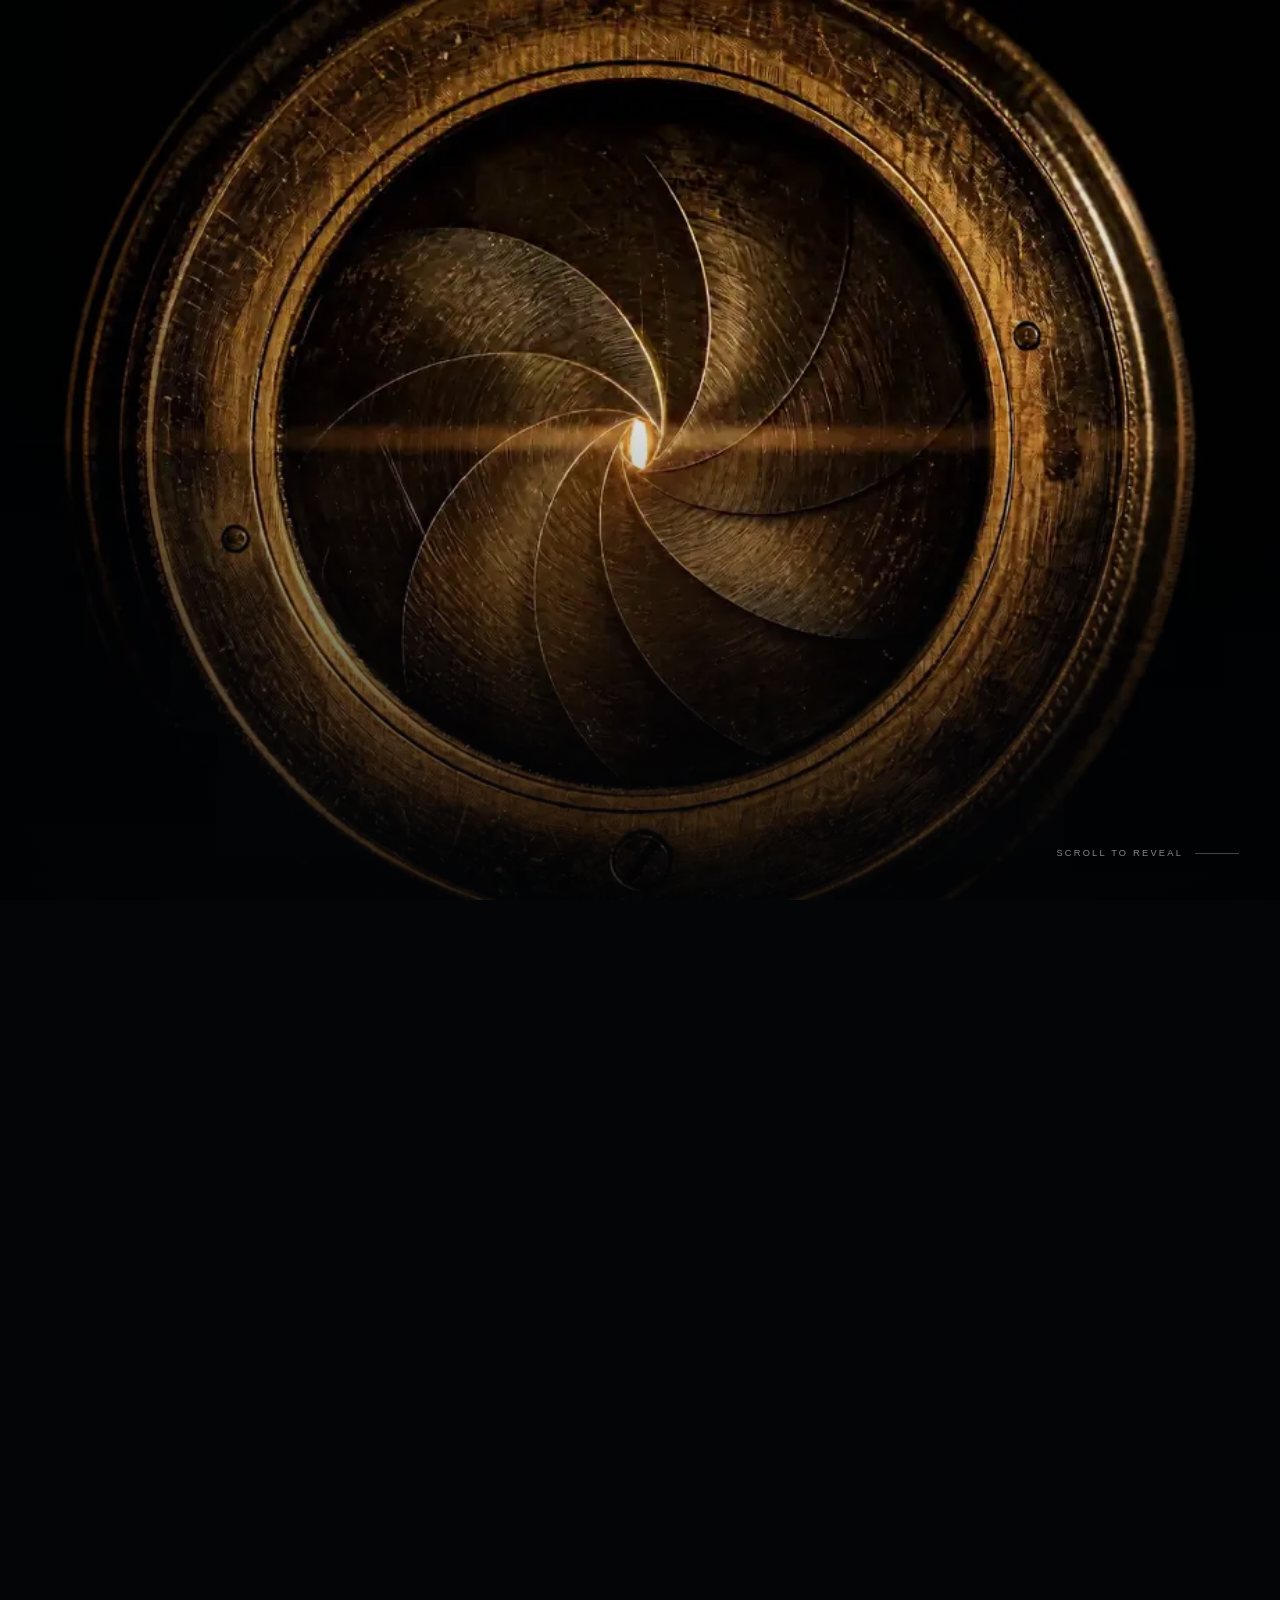
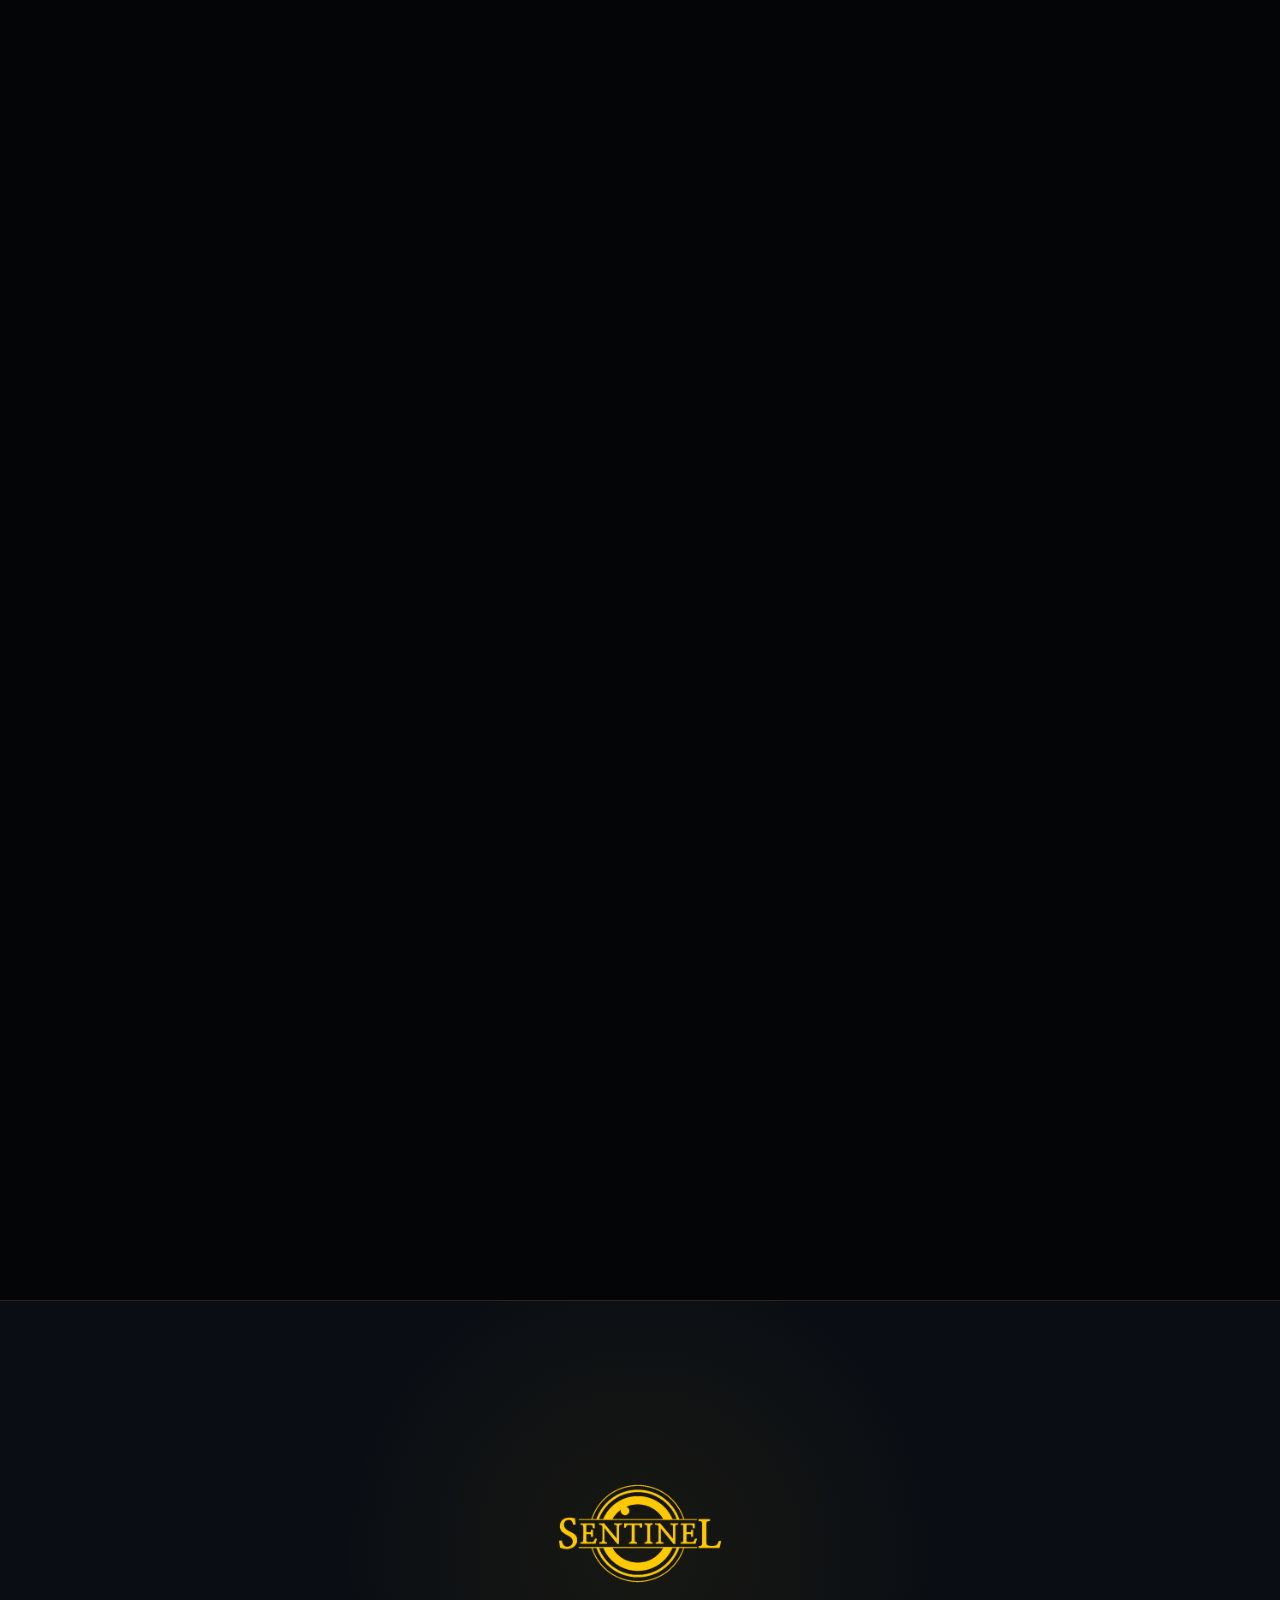
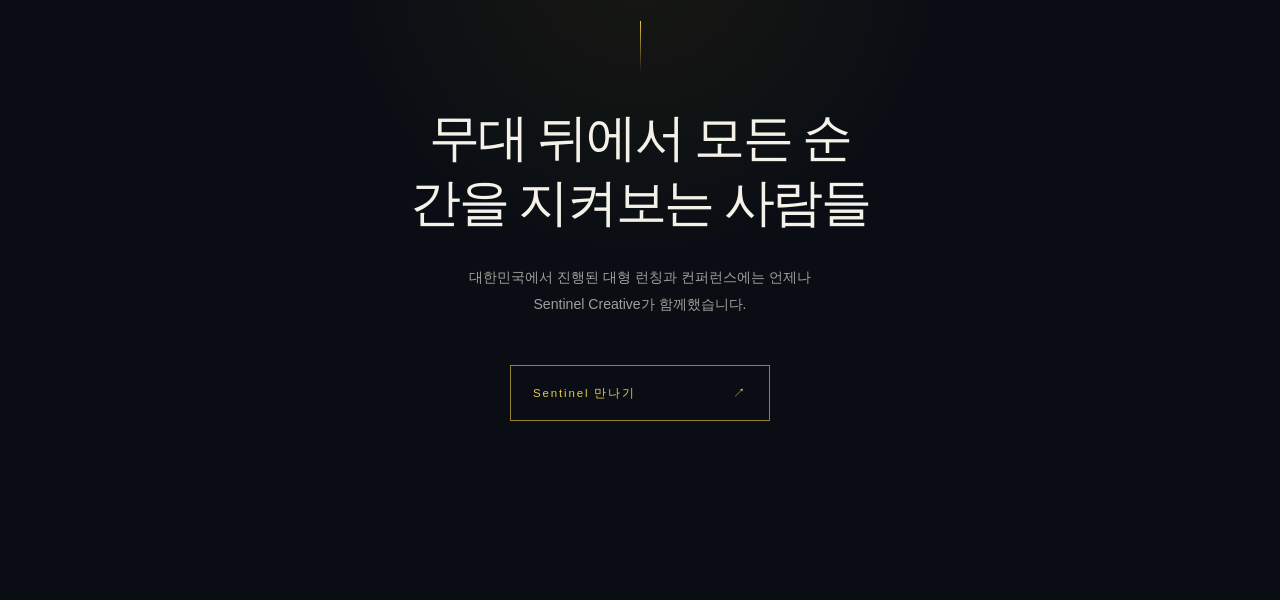
==== labs/a-cinematic/index.html @ faa243ff "Add SENTINEL LABS: three experimental site concepts labs/a-cinematic — scroll-scrubbed aperture film" ====
<!doctype html>
<html lang="ko" class="no-js">
  <head>
    <meta charset="utf-8">
    <meta name="viewport" content="width=device-width, initial-scale=1">
    <meta name="theme-color" content="#0a0e14">
    <link rel="icon" href="data:,">
    <meta
      name="description"
      content="무대 뒤에서 모든 순간을 지켜보는 사람들, Sentinel Creative."
    >
    <title>Sentinel Creative — Always watching.</title>
    <link rel="stylesheet" href="styles.css">
    <script>
      document.documentElement.classList.remove('no-js');
      document.documentElement.classList.add('has-js');
      if (window.matchMedia('(prefers-reduced-motion: reduce)').matches) {
        document.documentElement.classList.add('reduced-motion');
      }
    </script>
    <script src="film.js" defer></script>
  </head>
  <body>
    <main>
      <section class="film" aria-label="센티넬 크리에이티브 시네마틱 필름">
        <div class="film__sticky">
          <img
            class="film__poster film__poster--motion"
            src="../shared/frames/frame_0001.webp"
            alt=""
            width="1152"
            height="648"
            aria-hidden="true"
          >
          <img
            class="film__poster film__poster--static"
            src="../shared/frames/frame_0097.webp"
            alt="황금빛 조리개 너머로 펼쳐진 행사 무대"
            width="1152"
            height="648"
          >
          <canvas
            class="film__canvas"
            aria-label="스크롤에 따라 열리는 황금빛 조리개"
          ></canvas>

          <div class="film__shade" aria-hidden="true"></div>

          <div class="film__overlays">
            <div class="film__line" data-start="0.05" data-end="0.25">
              <span class="film__eyebrow">SENTINEL CREATIVE</span>
              <p>어둠 속에서도</p>
            </div>
            <div class="film__line" data-start="0.30" data-end="0.50">
              <p>모든 순간을 지켜봅니다</p>
            </div>
            <div class="film__line" data-start="0.55" data-end="0.75">
              <p>무대 위의 빛나는 순간까지</p>
            </div>
            <div class="film__line film__line--final" data-start="0.82" data-end="1" data-stay="true">
              <p>SENTINEL <span aria-hidden="true">—</span><br class="mobile-break"> Always watching.</p>
            </div>
          </div>

          <div class="film__static-copy">
            <span class="film__eyebrow">SENTINEL CREATIVE</span>
            <p>SENTINEL <span aria-hidden="true">—</span><br class="mobile-break"> Always watching.</p>
          </div>

          <div class="scroll-cue" aria-hidden="true">
            <span>SCROLL TO REVEAL</span>
            <i></i>
          </div>

          <div class="loader" role="progressbar" aria-label="필름 불러오는 중" aria-valuemin="0" aria-valuemax="100" aria-valuenow="0">
            <span class="loader__bar"></span>
          </div>
        </div>
      </section>

      <section class="closing" aria-labelledby="closing-title">
        <div class="closing__inner">
          <img
            class="closing__logo"
            src="../shared/logo-full.png"
            alt="Sentinel Creative"
          >
          <div class="closing__rule" aria-hidden="true"></div>
          <h1 id="closing-title">무대 뒤에서 모든 순간을 지켜보는 사람들</h1>
          <p>
            대한민국에서 진행된 대형 런칭과 컨퍼런스에는 언제나<br>
            Sentinel Creative가 함께했습니다.
          </p>
          <a class="closing__cta" href="https://sentinel-korea.com" rel="noreferrer">
            <span>Sentinel 만나기</span>
            <span aria-hidden="true">↗</span>
          </a>
        </div>
      </section>
    </main>
  </body>
</html>
---- labs/a-cinematic/styles.css ----
:root {
  color-scheme: dark;
  --night: #0a0e14;
  --gold: #cca101;
  --gold-bright: #e8c84a;
  --ink: #f4f1e8;
  --muted: rgba(244, 241, 232, 0.64);
}

* {
  box-sizing: border-box;
}

html {
  background: var(--night);
  scroll-behavior: smooth;
}

body {
  margin: 0;
  min-width: 320px;
  background: var(--night);
  color: var(--ink);
  font-family: Arial, "Apple SD Gothic Neo", "Noto Sans KR", sans-serif;
  -webkit-font-smoothing: antialiased;
}

img,
canvas {
  display: block;
}

.film {
  position: relative;
  height: 500vh;
  height: 500svh;
  background: #030507;
}

.film__sticky {
  position: sticky;
  top: 0;
  height: 100vh;
  height: 100svh;
  min-height: 520px;
  overflow: hidden;
  isolation: isolate;
  background: #030507;
}

.film__poster,
.film__canvas {
  position: absolute;
  inset: 0;
  width: 100%;
  height: 100%;
}

.film__poster {
  z-index: 0;
  object-fit: cover;
}

.film__poster--motion {
  display: none;
}

.has-js:not(.reduced-motion):not(.motion-fallback) .film__poster--motion {
  display: block;
}

.has-js:not(.reduced-motion):not(.motion-fallback) .film__poster--static {
  display: none;
}

.has-js.canvas-ready:not(.reduced-motion):not(.motion-fallback) .film__poster--motion {
  opacity: 0;
}

.film__canvas {
  z-index: 1;
  opacity: 0;
}

.canvas-ready .film__canvas {
  opacity: 1;
}

.film__shade {
  position: absolute;
  z-index: 2;
  inset: 0;
  pointer-events: none;
  background:
    linear-gradient(180deg, rgba(3, 5, 7, 0.05) 42%, rgba(3, 5, 7, 0.78) 100%),
    linear-gradient(90deg, rgba(3, 5, 7, 0.32), transparent 42%, transparent 72%, rgba(3, 5, 7, 0.1));
}

.film__shade::after {
  content: "";
  position: absolute;
  inset: 0;
  box-shadow: inset 0 0 12vw rgba(0, 0, 0, 0.42);
}

.film__overlays,
.film__static-copy {
  position: absolute;
  z-index: 3;
  inset: 0;
  pointer-events: none;
}

.film__line,
.film__static-copy {
  position: absolute;
  left: clamp(24px, 8vw, 128px);
  right: clamp(24px, 8vw, 128px);
  bottom: clamp(84px, 14vh, 150px);
  opacity: 0;
  transform: translate3d(0, 18px, 0);
  will-change: opacity, transform;
}

.film__line p,
.film__static-copy p {
  max-width: 1000px;
  margin: 0;
  color: var(--gold-bright);
  font-family: Georgia, "Times New Roman", "AppleMyungjo", serif;
  font-size: clamp(2rem, 5.2vw, 5.8rem);
  font-weight: 400;
  letter-spacing: -0.035em;
  line-height: 1.08;
  text-wrap: balance;
  text-shadow: 0 2px 28px rgba(0, 0, 0, 0.48);
}

.film__line--final p,
.film__static-copy p {
  letter-spacing: -0.045em;
}

.film__eyebrow {
  display: block;
  margin-bottom: 15px;
  color: var(--ink);
  font-size: 0.68rem;
  font-weight: 600;
  letter-spacing: 0.32em;
  line-height: 1;
}

.film__static-copy {
  display: none;
  z-index: 4;
  top: auto;
  opacity: 1;
  transform: none;
}

.scroll-cue {
  position: absolute;
  z-index: 4;
  right: clamp(20px, 3.2vw, 52px);
  bottom: 42px;
  display: flex;
  align-items: center;
  gap: 12px;
  color: rgba(244, 241, 232, 0.56);
  font-size: 0.58rem;
  letter-spacing: 0.24em;
  transition: opacity 400ms ease;
}

.scroll-cue i {
  display: block;
  width: 44px;
  height: 1px;
  overflow: hidden;
  background: rgba(244, 241, 232, 0.28);
}

.scroll-cue i::after {
  content: "";
  display: block;
  width: 100%;
  height: 100%;
  background: var(--gold-bright);
  transform: translateX(-100%);
  animation: cue 2.2s ease-in-out infinite;
}

.film.has-progress .scroll-cue {
  opacity: 0;
}

.loader {
  position: absolute;
  z-index: 5;
  top: 0;
  left: 0;
  width: 100%;
  height: 2px;
  overflow: hidden;
  background: rgba(244, 241, 232, 0.08);
  opacity: 1;
  transition: opacity 500ms ease;
}

.loader__bar {
  display: block;
  width: 100%;
  height: 100%;
  background: linear-gradient(90deg, var(--gold), var(--gold-bright));
  box-shadow: 0 0 12px rgba(232, 200, 74, 0.5);
  transform: scaleX(0);
  transform-origin: left center;
  transition: transform 180ms ease-out;
}

.loader.is-ready {
  opacity: 0;
}

.closing {
  min-height: 100vh;
  min-height: 100svh;
  display: grid;
  place-items: center;
  padding: 100px clamp(24px, 8vw, 128px);
  border-top: 1px solid rgba(204, 161, 1, 0.16);
  background:
    radial-gradient(circle at 50% 28%, rgba(204, 161, 1, 0.07), transparent 33%),
    var(--night);
  text-align: center;
}

.closing__inner {
  width: min(760px, 100%);
}

.closing__logo {
  width: clamp(118px, 15vw, 172px);
  height: auto;
  margin: 0 auto 34px;
}

.closing__rule {
  width: 1px;
  height: 52px;
  margin: 0 auto 32px;
  background: linear-gradient(var(--gold-bright), transparent);
}

.closing h1 {
  margin: 0;
  color: var(--ink);
  font-family: Georgia, "Times New Roman", "AppleMyungjo", serif;
  font-size: clamp(1.9rem, 4vw, 3.7rem);
  font-weight: 400;
  letter-spacing: -0.045em;
  line-height: 1.28;
  text-wrap: balance;
}

.closing p {
  margin: 28px 0 0;
  color: var(--muted);
  font-size: clamp(0.82rem, 1.1vw, 0.96rem);
  font-weight: 300;
  line-height: 1.9;
  word-break: keep-all;
}

.closing__cta {
  width: min(260px, 100%);
  min-height: 56px;
  margin: 48px auto 0;
  padding: 0 22px;
  display: flex;
  align-items: center;
  justify-content: space-between;
  border: 1px solid rgba(232, 200, 74, 0.62);
  color: var(--gold-bright);
  font-size: 0.72rem;
  letter-spacing: 0.16em;
  text-decoration: none;
  transition: background 220ms ease, color 220ms ease, border-color 220ms ease;
}

.closing__cta:hover,
.closing__cta:focus-visible {
  border-color: var(--gold-bright);
  background: var(--gold-bright);
  color: var(--night);
}

.closing__cta:focus-visible {
  outline: 2px solid var(--ink);
  outline-offset: 4px;
}

.mobile-break {
  display: none;
}

@keyframes cue {
  0%, 15% { transform: translateX(-100%); }
  60%, 100% { transform: translateX(100%); }
}

.no-js .film,
.reduced-motion .film,
.motion-fallback .film {
  height: 100vh;
  height: 100svh;
}

.no-js .film__canvas,
.no-js .film__overlays,
.no-js .loader,
.no-js .scroll-cue,
.reduced-motion .film__canvas,
.reduced-motion .film__overlays,
.reduced-motion .loader,
.reduced-motion .scroll-cue,
.motion-fallback .film__canvas,
.motion-fallback .film__overlays,
.motion-fallback .loader,
.motion-fallback .scroll-cue {
  display: none;
}

.no-js .film__static-copy,
.reduced-motion .film__static-copy,
.motion-fallback .film__static-copy {
  display: block;
}

@media (max-width: 600px) {
  .film__sticky {
    min-height: 460px;
  }

  .film__poster,
  .film__canvas {
    object-position: center;
  }

  .film__line,
  .film__static-copy {
    bottom: 92px;
  }

  .film__line p,
  .film__static-copy p {
    font-size: clamp(2.15rem, 10vw, 3rem);
    line-height: 1.12;
    word-break: keep-all;
  }

  .film__eyebrow {
    margin-bottom: 12px;
    font-size: 0.58rem;
  }

  .scroll-cue {
    right: 20px;
    bottom: 28px;
  }

  .scroll-cue span {
    display: none;
  }

  .mobile-break {
    display: block;
  }

  .closing {
    min-height: 92svh;
  }

  .closing p br {
    display: none;
  }
}

@media (prefers-reduced-motion: reduce) {
  html {
    scroll-behavior: auto;
  }

  .scroll-cue i::after {
    animation: none;
  }

  .closing__cta,
  .loader {
    transition: none;
  }
}
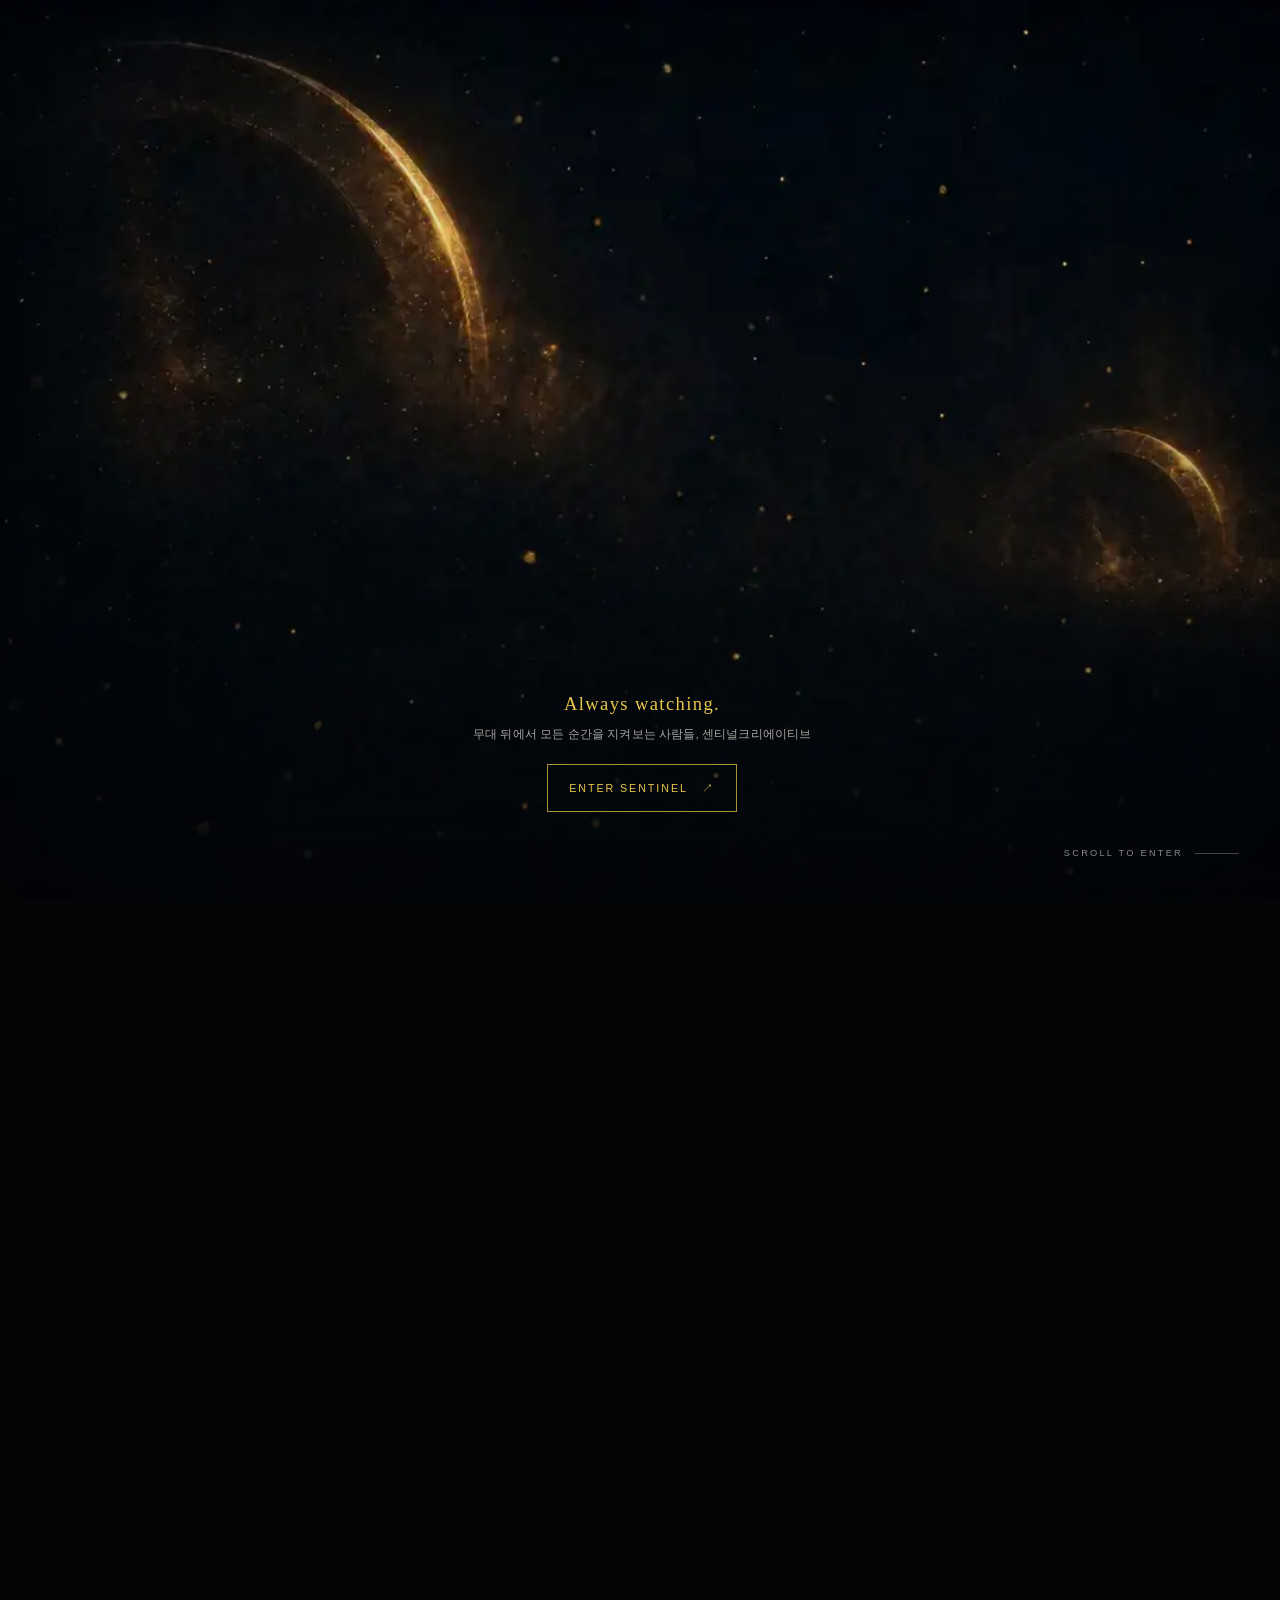
==== commit da21d09f: "Rebuild cinematic concept as '감시자의 세계' journey with UI landing New 24s three-cut film (void → gold a" ====
--- a/labs/a-cinematic/index.html
+++ b/labs/a-cinematic/index.html
@@ -22,7 +22,7 @@
   </head>
   <body>
     <main>
-      <section class="film" aria-label="센티넬 크리에이티브 시네마틱 필름">
+      <section class="film" aria-label="센티넬 크리에이티브 감시자의 세계">
         <div class="film__sticky">
           <img
             class="film__poster film__poster--motion"
@@ -34,41 +34,45 @@
           >
           <img
             class="film__poster film__poster--static"
-            src="../shared/frames/frame_0097.webp"
-            alt="황금빛 조리개 너머로 펼쳐진 행사 무대"
+            src="../shared/frames/frame_0290.webp"
+            alt="어둠 속에 떠 있는 센티널의 황금빛 동심원 엠블럼"
             width="1152"
             height="648"
           >
           <canvas
             class="film__canvas"
-            aria-label="스크롤에 따라 열리는 황금빛 조리개"
+            aria-label="스크롤에 따라 펼쳐지는 센티널의 세계"
           ></canvas>
 
           <div class="film__shade" aria-hidden="true"></div>
 
           <div class="film__overlays">
-            <div class="film__line" data-start="0.05" data-end="0.25">
-              <span class="film__eyebrow">SENTINEL CREATIVE</span>
-              <p>어둠 속에서도</p>
+            <div class="film__line" data-start="0.04" data-end="0.18">
+              <p>어둠 속에서,<br>우리는 깨어 있습니다</p>
             </div>
-            <div class="film__line" data-start="0.30" data-end="0.50">
-              <p>모든 순간을 지켜봅니다</p>
+            <div class="film__line" data-start="0.26" data-end="0.44">
+              <p>빛으로 향하는 길을<br>만드는 사람들</p>
             </div>
-            <div class="film__line" data-start="0.55" data-end="0.75">
-              <p>무대 위의 빛나는 순간까지</p>
-            </div>
-            <div class="film__line film__line--final" data-start="0.82" data-end="1" data-stay="true">
-              <p>SENTINEL <span aria-hidden="true">—</span><br class="mobile-break"> Always watching.</p>
+            <div class="film__line" data-start="0.52" data-end="0.68">
+              <p>무대 위 모든 순간을<br>지켜봅니다</p>
             </div>
           </div>
 
-          <div class="film__static-copy">
-            <span class="film__eyebrow">SENTINEL CREATIVE</span>
-            <p>SENTINEL <span aria-hidden="true">—</span><br class="mobile-break"> Always watching.</p>
+          <div class="landing" aria-label="Sentinel Creative" data-frame-aligned>
+            <div class="landing__band">
+              <span class="landing__wordmark">SENTINEL</span>
+            </div>
+            <div class="landing__details">
+              <p class="landing__tagline">Always watching.</p>
+              <p class="landing__description">무대 뒤에서 모든 순간을 지켜보는 사람들, 센티널크리에이티브</p>
+              <a class="landing__cta" href="https://sentinel-korea.com/" rel="noreferrer">
+                ENTER SENTINEL <span aria-hidden="true">↗</span>
+              </a>
+            </div>
           </div>
 
           <div class="scroll-cue" aria-hidden="true">
-            <span>SCROLL TO REVEAL</span>
+            <span>SCROLL TO ENTER</span>
             <i></i>
           </div>
 
@@ -77,26 +81,6 @@
           </div>
         </div>
       </section>
-
-      <section class="closing" aria-labelledby="closing-title">
-        <div class="closing__inner">
-          <img
-            class="closing__logo"
-            src="../shared/logo-full.png"
-            alt="Sentinel Creative"
-          >
-          <div class="closing__rule" aria-hidden="true"></div>
-          <h1 id="closing-title">무대 뒤에서 모든 순간을 지켜보는 사람들</h1>
-          <p>
-            대한민국에서 진행된 대형 런칭과 컨퍼런스에는 언제나<br>
-            Sentinel Creative가 함께했습니다.
-          </p>
-          <a class="closing__cta" href="https://sentinel-korea.com" rel="noreferrer">
-            <span>Sentinel 만나기</span>
-            <span aria-hidden="true">↗</span>
-          </a>
-        </div>
-      </section>
     </main>
   </body>
 </html>
--- a/labs/a-cinematic/styles.css
+++ b/labs/a-cinematic/styles.css
@@ -4,7 +4,7 @@
   --gold: #cca101;
   --gold-bright: #e8c84a;
   --ink: #f4f1e8;
-  --muted: rgba(244, 241, 232, 0.64);
+  --muted: rgba(244, 241, 232, 0.68);
 }
 
 * {
@@ -13,15 +13,15 @@
 
 html {
   background: var(--night);
-  scroll-behavior: smooth;
 }
 
 body {
   margin: 0;
   min-width: 320px;
+  overflow-x: hidden;
   background: var(--night);
   color: var(--ink);
-  font-family: Arial, "Apple SD Gothic Neo", "Noto Sans KR", sans-serif;
+  font-family: Arial, "Apple SD Gothic Neo", sans-serif;
   -webkit-font-smoothing: antialiased;
 }
 
@@ -32,8 +32,8 @@
 
 .film {
   position: relative;
-  height: 500vh;
-  height: 500svh;
+  height: 800vh;
+  height: 800svh;
   background: #030507;
 }
 
@@ -42,7 +42,7 @@
   top: 0;
   height: 100vh;
   height: 100svh;
-  min-height: 520px;
+  min-height: 460px;
   overflow: hidden;
   isolation: isolate;
   background: #030507;
@@ -92,27 +92,25 @@
   inset: 0;
   pointer-events: none;
   background:
-    linear-gradient(180deg, rgba(3, 5, 7, 0.05) 42%, rgba(3, 5, 7, 0.78) 100%),
-    linear-gradient(90deg, rgba(3, 5, 7, 0.32), transparent 42%, transparent 72%, rgba(3, 5, 7, 0.1));
+    linear-gradient(180deg, rgba(3, 5, 7, 0.02) 42%, rgba(3, 5, 7, 0.72) 100%),
+    linear-gradient(90deg, rgba(3, 5, 7, 0.26), transparent 42%, transparent 72%, rgba(3, 5, 7, 0.08));
 }
 
 .film__shade::after {
   content: "";
   position: absolute;
   inset: 0;
-  box-shadow: inset 0 0 12vw rgba(0, 0, 0, 0.42);
-}
-
-.film__overlays,
-.film__static-copy {
+  box-shadow: inset 0 0 12vw rgba(0, 0, 0, 0.38);
+}
+
+.film__overlays {
   position: absolute;
   z-index: 3;
   inset: 0;
   pointer-events: none;
 }
 
-.film__line,
-.film__static-copy {
+.film__line {
   position: absolute;
   left: clamp(24px, 8vw, 128px);
   right: clamp(24px, 8vw, 128px);
@@ -122,41 +120,144 @@
   will-change: opacity, transform;
 }
 
-.film__line p,
-.film__static-copy p {
-  max-width: 1000px;
+.film__line p {
+  max-width: 1040px;
   margin: 0;
   color: var(--gold-bright);
   font-family: Georgia, "Times New Roman", "AppleMyungjo", serif;
   font-size: clamp(2rem, 5.2vw, 5.8rem);
   font-weight: 400;
-  letter-spacing: -0.035em;
+  letter-spacing: -0.04em;
   line-height: 1.08;
   text-wrap: balance;
-  text-shadow: 0 2px 28px rgba(0, 0, 0, 0.48);
-}
-
-.film__line--final p,
-.film__static-copy p {
-  letter-spacing: -0.045em;
-}
-
-.film__eyebrow {
-  display: block;
-  margin-bottom: 15px;
-  color: var(--ink);
-  font-size: 0.68rem;
-  font-weight: 600;
-  letter-spacing: 0.32em;
+  word-break: keep-all;
+  text-shadow: 0 2px 28px rgba(0, 0, 0, 0.52);
+}
+
+.landing {
+  --emblem-center-x: calc(50vw + max(0.1vw, 0.1778svh));
+  --emblem-center-y: calc(50svh - max(3.4875vw, 6.2svh));
+  --emblem-width: max(34.9vw, 62.0444svh);
+  --band-width: max(40.135vw, 71.3506svh);
+  --band-height: max(8.2015vw, 14.5804svh);
+  --wordmark-size: max(6.282vw, 11.168svh);
+  --landing-below: calc(var(--emblem-center-y) + max(18.672vw, 33.194svh));
+  position: absolute;
+  z-index: 4;
+  inset: 0;
+  visibility: visible;
+  pointer-events: none;
+}
+
+.has-js:not(.reduced-motion):not(.motion-fallback) .landing {
+  visibility: hidden;
+}
+
+.has-js:not(.reduced-motion):not(.motion-fallback) .landing.is-active {
+  visibility: visible;
+}
+
+.landing__band {
+  position: absolute;
+  left: var(--emblem-center-x);
+  top: var(--emblem-center-y);
+  width: var(--band-width);
+  height: var(--band-height);
+  display: grid;
+  place-items: center;
+  overflow: hidden;
+  transform: translate(-50%, -50%);
+  background:
+    linear-gradient(90deg, transparent, rgba(10, 14, 20, 0.96) 8%, rgba(10, 14, 20, 0.96) 92%, transparent);
+  opacity: var(--wordmark-opacity, 1);
+  will-change: opacity;
+}
+
+.landing__wordmark {
+  display: block;
+  padding-left: var(--wordmark-tracking, 0.115em);
+  color: var(--gold-bright);
+  font-family: "Didot", "Bodoni 72", "Times New Roman", serif;
+  font-size: var(--wordmark-size);
+  font-weight: 400;
+  letter-spacing: var(--wordmark-tracking, 0.115em);
   line-height: 1;
-}
-
-.film__static-copy {
-  display: none;
-  z-index: 4;
-  top: auto;
-  opacity: 1;
-  transform: none;
+  text-align: center;
+  text-shadow: 0 0 24px rgba(204, 161, 1, 0.2);
+  white-space: nowrap;
+  transform: translateY(-0.01em);
+  will-change: letter-spacing;
+}
+
+.landing__details {
+  position: absolute;
+  left: var(--emblem-center-x);
+  top: var(--landing-below);
+  width: min(620px, calc(100% - 40px));
+  transform: translateX(-50%);
+  text-align: center;
+}
+
+.landing__tagline {
+  margin: 0;
+  color: var(--gold-bright);
+  font-family: "Didot", "Bodoni 72", "Times New Roman", serif;
+  font-size: clamp(1rem, 1.45vw, 1.35rem);
+  letter-spacing: 0.075em;
+  line-height: 1.2;
+  opacity: var(--tagline-opacity, 1);
+  transform: translateY(var(--tagline-offset, 0));
+  will-change: opacity, transform;
+}
+
+.landing__description {
+  margin: 10px 0 0;
+  color: var(--muted);
+  font-size: clamp(0.7rem, 0.9vw, 0.82rem);
+  font-weight: 300;
+  letter-spacing: 0.01em;
+  line-height: 1.65;
+  word-break: keep-all;
+  opacity: var(--tagline-opacity, 1);
+  transform: translateY(var(--tagline-offset, 0));
+  will-change: opacity, transform;
+}
+
+.landing__cta {
+  min-width: 190px;
+  min-height: 48px;
+  margin: 20px auto 0;
+  padding: 0 19px;
+  display: inline-flex;
+  align-items: center;
+  justify-content: center;
+  gap: 14px;
+  border: 1px solid rgba(232, 200, 74, 0.72);
+  color: var(--gold-bright);
+  font-size: 0.67rem;
+  letter-spacing: 0.18em;
+  line-height: 1;
+  text-decoration: none;
+  opacity: var(--cta-opacity, 1);
+  transform: translateY(var(--cta-offset, 0));
+  transition: background-color 180ms ease, border-color 180ms ease, color 180ms ease;
+  will-change: opacity, transform;
+}
+
+.landing__cta:hover,
+.landing__cta:focus-visible {
+  border-color: var(--gold-bright);
+  background: var(--gold-bright);
+  color: var(--night);
+}
+
+.landing__cta:focus-visible {
+  outline: 2px solid var(--ink);
+  outline-offset: 4px;
+}
+
+.landing.is-interactive {
+  pointer-events: auto;
 }
 
 .scroll-cue {
@@ -221,88 +322,6 @@
 
 .loader.is-ready {
   opacity: 0;
-}
-
-.closing {
-  min-height: 100vh;
-  min-height: 100svh;
-  display: grid;
-  place-items: center;
-  padding: 100px clamp(24px, 8vw, 128px);
-  border-top: 1px solid rgba(204, 161, 1, 0.16);
-  background:
-    radial-gradient(circle at 50% 28%, rgba(204, 161, 1, 0.07), transparent 33%),
-    var(--night);
-  text-align: center;
-}
-
-.closing__inner {
-  width: min(760px, 100%);
-}
-
-.closing__logo {
-  width: clamp(118px, 15vw, 172px);
-  height: auto;
-  margin: 0 auto 34px;
-}
-
-.closing__rule {
-  width: 1px;
-  height: 52px;
-  margin: 0 auto 32px;
-  background: linear-gradient(var(--gold-bright), transparent);
-}
-
-.closing h1 {
-  margin: 0;
-  color: var(--ink);
-  font-family: Georgia, "Times New Roman", "AppleMyungjo", serif;
-  font-size: clamp(1.9rem, 4vw, 3.7rem);
-  font-weight: 400;
-  letter-spacing: -0.045em;
-  line-height: 1.28;
-  text-wrap: balance;
-}
-
-.closing p {
-  margin: 28px 0 0;
-  color: var(--muted);
-  font-size: clamp(0.82rem, 1.1vw, 0.96rem);
-  font-weight: 300;
-  line-height: 1.9;
-  word-break: keep-all;
-}
-
-.closing__cta {
-  width: min(260px, 100%);
-  min-height: 56px;
-  margin: 48px auto 0;
-  padding: 0 22px;
-  display: flex;
-  align-items: center;
-  justify-content: space-between;
-  border: 1px solid rgba(232, 200, 74, 0.62);
-  color: var(--gold-bright);
-  font-size: 0.72rem;
-  letter-spacing: 0.16em;
-  text-decoration: none;
-  transition: background 220ms ease, color 220ms ease, border-color 220ms ease;
-}
-
-.closing__cta:hover,
-.closing__cta:focus-visible {
-  border-color: var(--gold-bright);
-  background: var(--gold-bright);
-  color: var(--night);
-}
-
-.closing__cta:focus-visible {
-  outline: 2px solid var(--ink);
-  outline-offset: 4px;
-}
-
-.mobile-break {
-  display: none;
 }
 
 @keyframes cue {
@@ -332,37 +351,42 @@
   display: none;
 }
 
-.no-js .film__static-copy,
-.reduced-motion .film__static-copy,
-.motion-fallback .film__static-copy {
-  display: block;
+.no-js .landing,
+.reduced-motion .landing,
+.motion-fallback .landing {
+  --wordmark-opacity: 1;
+  --wordmark-tracking: 0.115em;
+  --tagline-opacity: 1;
+  --tagline-offset: 0px;
+  --cta-opacity: 1;
+  --cta-offset: 0px;
+  pointer-events: auto;
 }
 
 @media (max-width: 600px) {
-  .film__sticky {
-    min-height: 460px;
-  }
-
-  .film__poster,
-  .film__canvas {
-    object-position: center;
-  }
-
-  .film__line,
-  .film__static-copy {
+  .film__line {
     bottom: 92px;
   }
 
-  .film__line p,
-  .film__static-copy p {
-    font-size: clamp(2.15rem, 10vw, 3rem);
+  .film__line p {
+    font-size: clamp(2.05rem, 9.6vw, 2.85rem);
     line-height: 1.12;
-    word-break: keep-all;
-  }
-
-  .film__eyebrow {
-    margin-bottom: 12px;
-    font-size: 0.58rem;
+  }
+
+  .landing__details {
+    top: min(var(--landing-below), calc(100% - 150px));
+    width: calc(100% - 28px);
+  }
+
+  .landing__description {
+    max-width: 340px;
+    margin-right: auto;
+    margin-left: auto;
+  }
+
+  .landing__cta {
+    min-height: 48px;
+    margin-top: 15px;
   }
 
   .scroll-cue {
@@ -373,30 +397,30 @@
   .scroll-cue span {
     display: none;
   }
-
-  .mobile-break {
-    display: block;
-  }
-
-  .closing {
-    min-height: 92svh;
-  }
-
-  .closing p br {
-    display: none;
+}
+
+@media (max-height: 560px) {
+  .landing__details {
+    top: min(var(--landing-below), calc(100% - 128px));
+  }
+
+  .landing__description {
+    margin-top: 5px;
+    font-size: 0.65rem;
+  }
+
+  .landing__cta {
+    min-height: 44px;
+    margin-top: 8px;
   }
 }
 
 @media (prefers-reduced-motion: reduce) {
-  html {
-    scroll-behavior: auto;
-  }
-
   .scroll-cue i::after {
     animation: none;
   }
 
-  .closing__cta,
+  .landing__cta,
   .loader {
     transition: none;
   }
